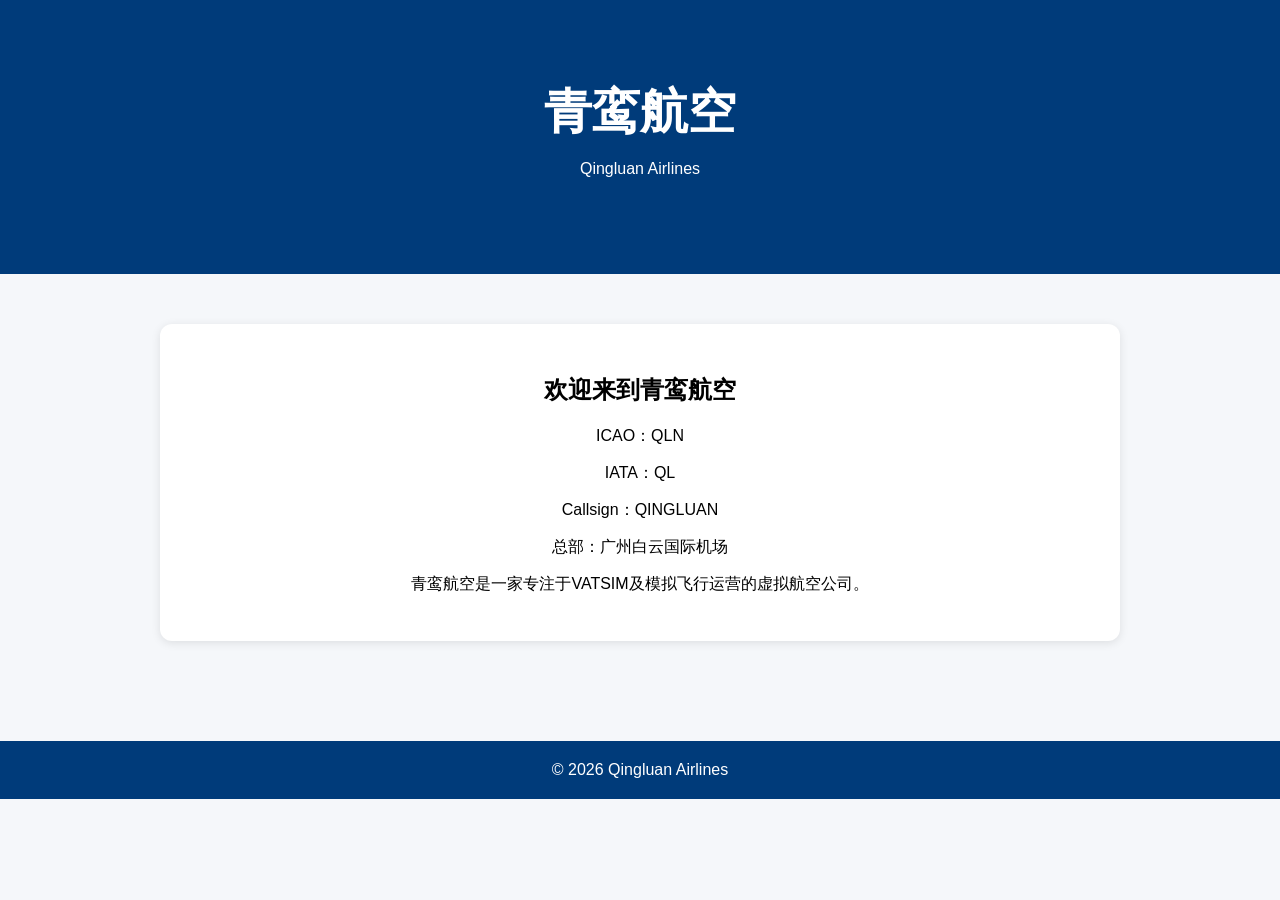
==== index.html @ e54ccf14 "Add initial HTML structure for Qingluan Airlines" ====
<!DOCTYPE html>
<html lang="zh-CN">
<head>
<meta charset="UTF-8">
<meta name="viewport" content="width=device-width, initial-scale=1.0">
<title>青鸾航空 Qingluan Airlines</title>

<style>
body{
margin:0;
font-family:Arial,sans-serif;
background:#f5f7fa;
}

header{
background:#003B7A;
color:white;
padding:80px 20px;
text-align:center;
}

h1{
font-size:48px;
margin:0;
}

.hero{
padding:50px;
text-align:center;
}

.card{
background:white;
max-width:900px;
margin:auto;
padding:30px;
border-radius:12px;
box-shadow:0 2px 10px rgba(0,0,0,.1);
}

footer{
margin-top:50px;
background:#003B7A;
color:white;
text-align:center;
padding:20px;
}
</style>

</head>

<body>

<header>
<h1>青鸾航空</h1>
<p>Qingluan Airlines</p>
</header>

<section class="hero">
<div class="card">
<h2>欢迎来到青鸾航空</h2>

<p>
ICAO：QLN
</p>

<p>
IATA：QL
</p>

<p>
Callsign：QINGLUAN
</p>

<p>
总部：广州白云国际机场
</p>

<p>
青鸾航空是一家专注于VATSIM及模拟飞行运营的虚拟航空公司。
</p>

</div>
</section>

<footer>
© 2026 Qingluan Airlines
</footer>

</body>
</html>
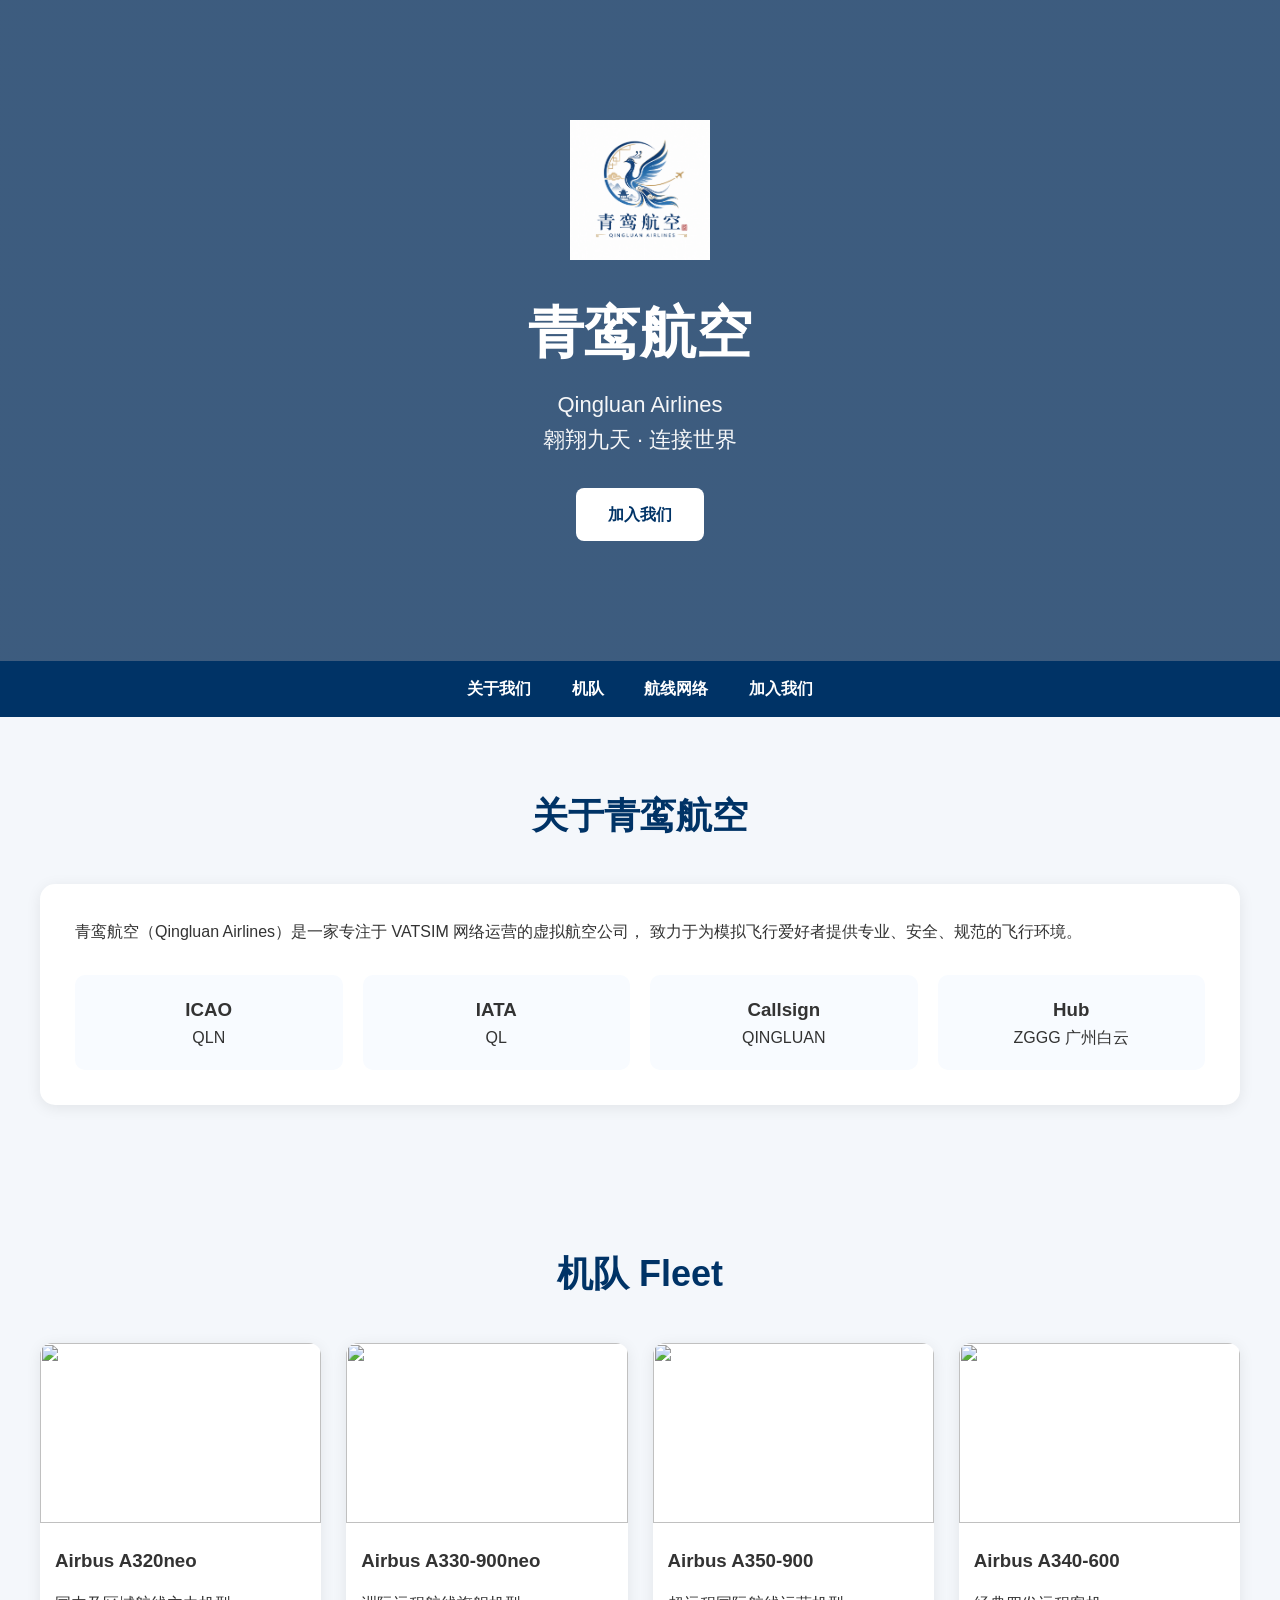
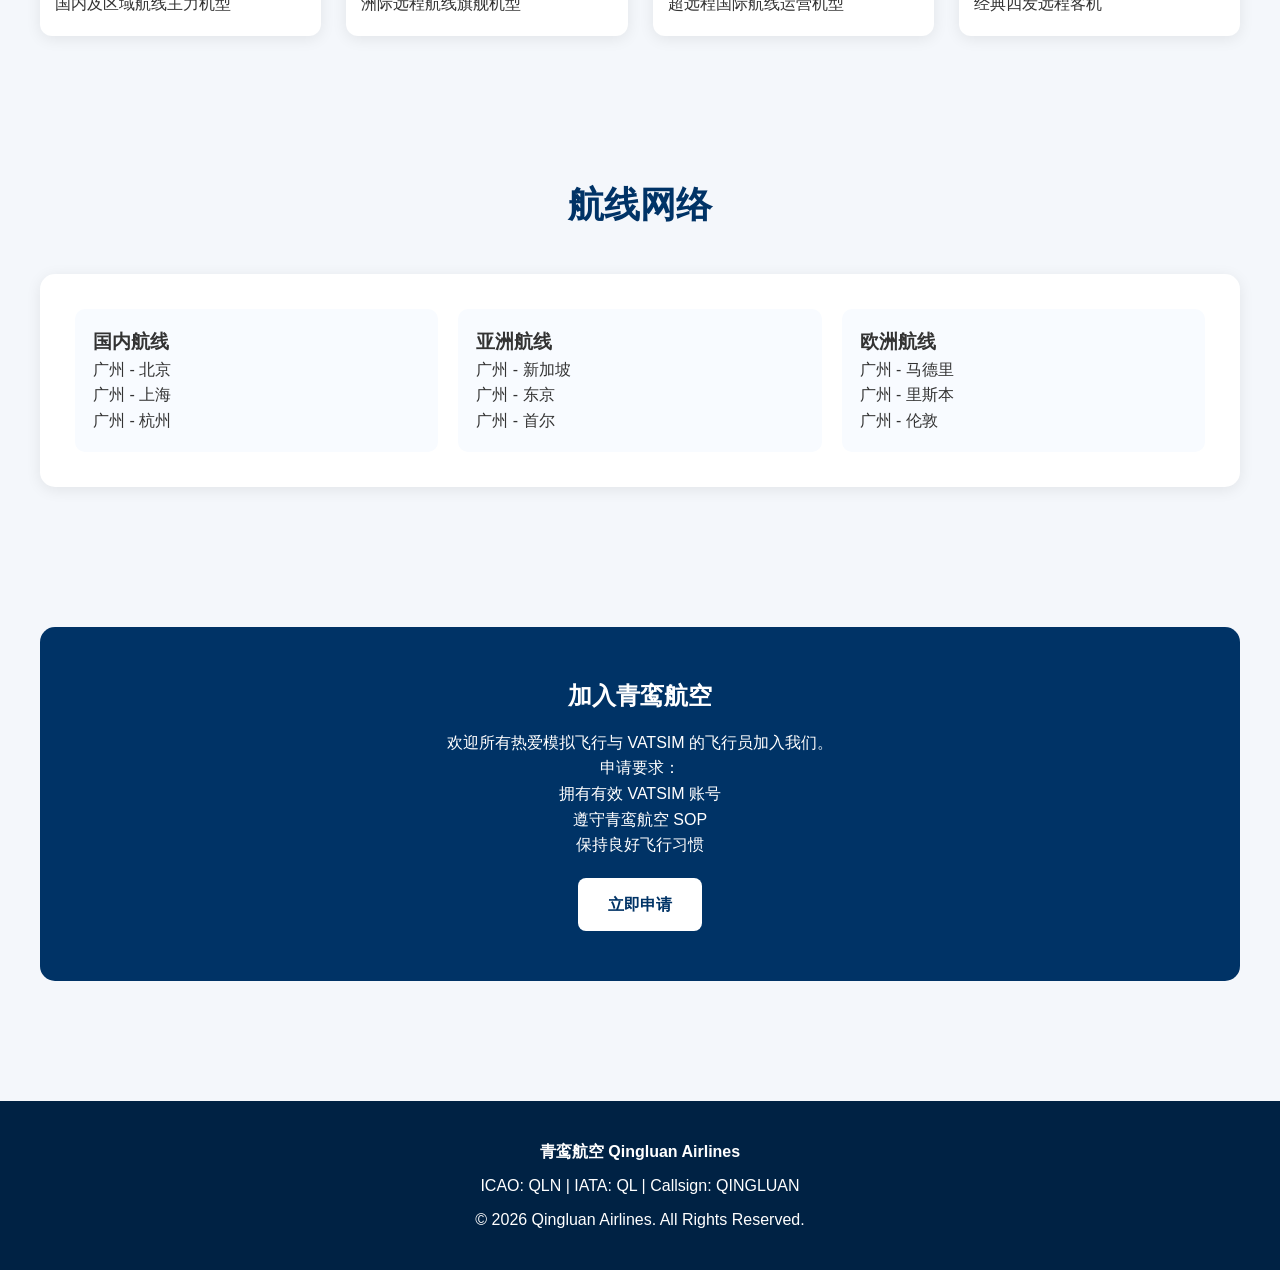
==== commit 9756bfca: "Refactor index.html for improved layout and content Updated styles and content for better presentati" ====
--- a/index.html
+++ b/index.html
@@ -3,88 +3,369 @@
 <head>
 <meta charset="UTF-8">
 <meta name="viewport" content="width=device-width, initial-scale=1.0">
+
 <title>青鸾航空 Qingluan Airlines</title>
 
 <style>
+*{
+    margin:0;
+    padding:0;
+    box-sizing:border-box;
+}
+
 body{
-margin:0;
-font-family:Arial,sans-serif;
-background:#f5f7fa;
+    font-family:"Microsoft YaHei",sans-serif;
+    background:#f4f7fb;
+    color:#333;
+    line-height:1.6;
 }
 
 header{
-background:#003B7A;
-color:white;
-padding:80px 20px;
-text-align:center;
-}
-
-h1{
-font-size:48px;
-margin:0;
-}
-
-.hero{
-padding:50px;
-text-align:center;
-}
-
-.card{
-background:white;
-max-width:900px;
-margin:auto;
-padding:30px;
-border-radius:12px;
-box-shadow:0 2px 10px rgba(0,0,0,.1);
+    background:linear-gradient(rgba(0,40,85,.75),rgba(0,40,85,.75)),
+    url("https://images.unsplash.com/photo-1436491865332-7a61a109cc05?w=1600");
+    background-size:cover;
+    background-position:center;
+    color:white;
+    text-align:center;
+    padding:120px 20px;
+}
+
+.logo{
+    width:140px;
+    margin-bottom:20px;
+}
+
+header h1{
+    font-size:56px;
+    margin-bottom:10px;
+}
+
+header p{
+    font-size:22px;
+    opacity:.95;
+}
+
+.hero-btn{
+    display:inline-block;
+    margin-top:30px;
+    padding:14px 32px;
+    background:#ffffff;
+    color:#003366;
+    text-decoration:none;
+    border-radius:8px;
+    font-weight:bold;
+}
+
+nav{
+    background:#003366;
+    text-align:center;
+    padding:15px;
+}
+
+nav a{
+    color:white;
+    text-decoration:none;
+    margin:0 18px;
+    font-weight:bold;
+}
+
+section{
+    padding:70px 20px;
+}
+
+.container{
+    max-width:1200px;
+    margin:auto;
+}
+
+.section-title{
+    text-align:center;
+    color:#003366;
+    margin-bottom:40px;
+    font-size:36px;
+}
+
+.about{
+    background:white;
+    border-radius:15px;
+    padding:35px;
+    box-shadow:0 3px 15px rgba(0,0,0,.08);
+}
+
+.info-grid{
+    display:grid;
+    grid-template-columns:repeat(auto-fit,minmax(220px,1fr));
+    gap:20px;
+    margin-top:30px;
+}
+
+.info-card{
+    background:#f8fbff;
+    padding:20px;
+    border-radius:10px;
+    text-align:center;
+}
+
+.fleet-grid{
+    display:grid;
+    grid-template-columns:repeat(auto-fit,minmax(250px,1fr));
+    gap:25px;
+}
+
+.fleet-card{
+    background:white;
+    border-radius:12px;
+    overflow:hidden;
+    box-shadow:0 3px 15px rgba(0,0,0,.08);
+}
+
+.fleet-card img{
+    width:100%;
+    height:180px;
+    object-fit:cover;
+}
+
+.fleet-card h3{
+    padding:15px;
+}
+
+.fleet-card p{
+    padding:0 15px 20px;
+}
+
+.routes{
+    background:white;
+    border-radius:15px;
+    padding:35px;
+    box-shadow:0 3px 15px rgba(0,0,0,.08);
+}
+
+.route-list{
+    display:grid;
+    grid-template-columns:repeat(auto-fit,minmax(250px,1fr));
+    gap:20px;
+}
+
+.route-item{
+    background:#f8fbff;
+    padding:18px;
+    border-radius:10px;
+}
+
+.join{
+    background:#003366;
+    color:white;
+    text-align:center;
+    border-radius:15px;
+    padding:50px;
+}
+
+.join h2{
+    margin-bottom:15px;
+}
+
+.join-btn{
+    display:inline-block;
+    margin-top:20px;
+    background:white;
+    color:#003366;
+    text-decoration:none;
+    padding:14px 30px;
+    border-radius:8px;
+    font-weight:bold;
 }
 
 footer{
-margin-top:50px;
-background:#003B7A;
-color:white;
-text-align:center;
-padding:20px;
+    background:#002244;
+    color:white;
+    text-align:center;
+    padding:30px;
+    margin-top:50px;
+}
+
+footer p{
+    margin:8px 0;
 }
 </style>
-
 </head>
 
 <body>
 
 <header>
-<h1>青鸾航空</h1>
-<p>Qingluan Airlines</p>
+    <img src="logo.png" class="logo" alt="Qingluan Airlines Logo">
+
+    <h1>青鸾航空</h1>
+
+    <p>Qingluan Airlines</p>
+
+    <p>翱翔九天 · 连接世界</p>
+
+    <a href="#join" class="hero-btn">加入我们</a>
 </header>
 
-<section class="hero">
-<div class="card">
-<h2>欢迎来到青鸾航空</h2>
+<nav>
+    <a href="#about">关于我们</a>
+    <a href="#fleet">机队</a>
+    <a href="#routes">航线网络</a>
+    <a href="#join">加入我们</a>
+</nav>
+
+<section id="about">
+<div class="container">
+
+<h2 class="section-title">关于青鸾航空</h2>
+
+<div class="about">
 
 <p>
-ICAO：QLN
+青鸾航空（Qingluan Airlines）是一家专注于 VATSIM 网络运营的虚拟航空公司，
+致力于为模拟飞行爱好者提供专业、安全、规范的飞行环境。
 </p>
 
+<div class="info-grid">
+
+<div class="info-card">
+<h3>ICAO</h3>
+<p>QLN</p>
+</div>
+
+<div class="info-card">
+<h3>IATA</h3>
+<p>QL</p>
+</div>
+
+<div class="info-card">
+<h3>Callsign</h3>
+<p>QINGLUAN</p>
+</div>
+
+<div class="info-card">
+<h3>Hub</h3>
+<p>ZGGG 广州白云</p>
+</div>
+
+</div>
+
+</div>
+
+</div>
+</section>
+
+<section id="fleet">
+
+<div class="container">
+
+<h2 class="section-title">机队 Fleet</h2>
+
+<div class="fleet-grid">
+
+<div class="fleet-card">
+<img src="https://images.unsplash.com/photo-1544016768-982d1554f0b9?w=800">
+<h3>Airbus A320neo</h3>
+<p>国内及区域航线主力机型</p>
+</div>
+
+<div class="fleet-card">
+<img src="https://images.unsplash.com/photo-1517479149777-5f3b1511d5ad?w=800">
+<h3>Airbus A330-900neo</h3>
+<p>洲际远程航线旗舰机型</p>
+</div>
+
+<div class="fleet-card">
+<img src="https://images.unsplash.com/photo-1436491865332-7a61a109cc05?w=800">
+<h3>Airbus A350-900</h3>
+<p>超远程国际航线运营机型</p>
+</div>
+
+<div class="fleet-card">
+<img src="https://images.unsplash.com/photo-1504196606672-aef5c9cefc92?w=800">
+<h3>Airbus A340-600</h3>
+<p>经典四发远程客机</p>
+</div>
+
+</div>
+
+</div>
+
+</section>
+
+<section id="routes">
+
+<div class="container">
+
+<h2 class="section-title">航线网络</h2>
+
+<div class="routes">
+
+<div class="route-list">
+
+<div class="route-item">
+<h3>国内航线</h3>
+<p>广州 - 北京</p>
+<p>广州 - 上海</p>
+<p>广州 - 杭州</p>
+</div>
+
+<div class="route-item">
+<h3>亚洲航线</h3>
+<p>广州 - 新加坡</p>
+<p>广州 - 东京</p>
+<p>广州 - 首尔</p>
+</div>
+
+<div class="route-item">
+<h3>欧洲航线</h3>
+<p>广州 - 马德里</p>
+<p>广州 - 里斯本</p>
+<p>广州 - 伦敦</p>
+</div>
+
+</div>
+
+</div>
+
+</div>
+
+</section>
+
+<section id="join">
+
+<div class="container">
+
+<div class="join">
+
+<h2>加入青鸾航空</h2>
+
 <p>
-IATA：QL
+欢迎所有热爱模拟飞行与 VATSIM 的飞行员加入我们。
 </p>
 
 <p>
-Callsign：QINGLUAN
+申请要求：
+<br>
+拥有有效 VATSIM 账号
+<br>
+遵守青鸾航空 SOP
+<br>
+保持良好飞行习惯
 </p>
 
-<p>
-总部：广州白云国际机场
-</p>
-
-<p>
-青鸾航空是一家专注于VATSIM及模拟飞行运营的虚拟航空公司。
-</p>
-
-</div>
+<a href="#" class="join-btn">立即申请</a>
+
+</div>
+
+</div>
+
 </section>
 
 <footer>
-© 2026 Qingluan Airlines
+
+<p><strong>青鸾航空 Qingluan Airlines</strong></p>
+
+<p>ICAO: QLN | IATA: QL | Callsign: QINGLUAN</p>
+
+<p>© 2026 Qingluan Airlines. All Rights Reserved.</p>
+
 </footer>
 
 </body>
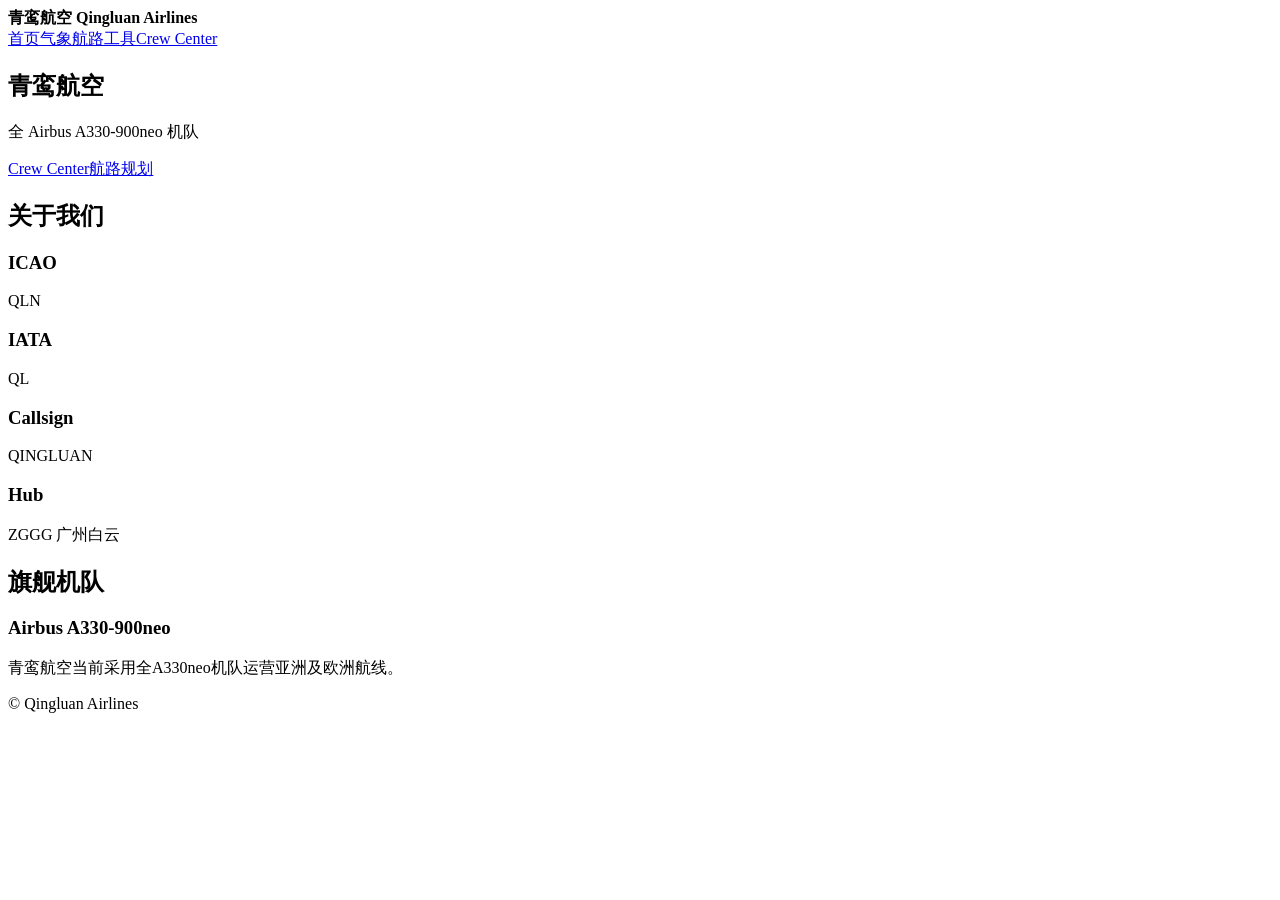
==== commit 1941e747: "Add files via upload" ====
--- a/index.html
+++ b/index.html
@@ -1,372 +1,13 @@
-<!DOCTYPE html>
-<html lang="zh-CN">
-<head>
-<meta charset="UTF-8">
-<meta name="viewport" content="width=device-width, initial-scale=1.0">
-
-<title>青鸾航空 Qingluan Airlines</title>
-
-<style>
-*{
-    margin:0;
-    padding:0;
-    box-sizing:border-box;
-}
-
-body{
-    font-family:"Microsoft YaHei",sans-serif;
-    background:#f4f7fb;
-    color:#333;
-    line-height:1.6;
-}
-
-header{
-    background:linear-gradient(rgba(0,40,85,.75),rgba(0,40,85,.75)),
-    url("https://images.unsplash.com/photo-1436491865332-7a61a109cc05?w=1600");
-    background-size:cover;
-    background-position:center;
-    color:white;
-    text-align:center;
-    padding:120px 20px;
-}
-
-.logo{
-    width:140px;
-    margin-bottom:20px;
-}
-
-header h1{
-    font-size:56px;
-    margin-bottom:10px;
-}
-
-header p{
-    font-size:22px;
-    opacity:.95;
-}
-
-.hero-btn{
-    display:inline-block;
-    margin-top:30px;
-    padding:14px 32px;
-    background:#ffffff;
-    color:#003366;
-    text-decoration:none;
-    border-radius:8px;
-    font-weight:bold;
-}
-
-nav{
-    background:#003366;
-    text-align:center;
-    padding:15px;
-}
-
-nav a{
-    color:white;
-    text-decoration:none;
-    margin:0 18px;
-    font-weight:bold;
-}
-
-section{
-    padding:70px 20px;
-}
-
-.container{
-    max-width:1200px;
-    margin:auto;
-}
-
-.section-title{
-    text-align:center;
-    color:#003366;
-    margin-bottom:40px;
-    font-size:36px;
-}
-
-.about{
-    background:white;
-    border-radius:15px;
-    padding:35px;
-    box-shadow:0 3px 15px rgba(0,0,0,.08);
-}
-
-.info-grid{
-    display:grid;
-    grid-template-columns:repeat(auto-fit,minmax(220px,1fr));
-    gap:20px;
-    margin-top:30px;
-}
-
-.info-card{
-    background:#f8fbff;
-    padding:20px;
-    border-radius:10px;
-    text-align:center;
-}
-
-.fleet-grid{
-    display:grid;
-    grid-template-columns:repeat(auto-fit,minmax(250px,1fr));
-    gap:25px;
-}
-
-.fleet-card{
-    background:white;
-    border-radius:12px;
-    overflow:hidden;
-    box-shadow:0 3px 15px rgba(0,0,0,.08);
-}
-
-.fleet-card img{
-    width:100%;
-    height:180px;
-    object-fit:cover;
-}
-
-.fleet-card h3{
-    padding:15px;
-}
-
-.fleet-card p{
-    padding:0 15px 20px;
-}
-
-.routes{
-    background:white;
-    border-radius:15px;
-    padding:35px;
-    box-shadow:0 3px 15px rgba(0,0,0,.08);
-}
-
-.route-list{
-    display:grid;
-    grid-template-columns:repeat(auto-fit,minmax(250px,1fr));
-    gap:20px;
-}
-
-.route-item{
-    background:#f8fbff;
-    padding:18px;
-    border-radius:10px;
-}
-
-.join{
-    background:#003366;
-    color:white;
-    text-align:center;
-    border-radius:15px;
-    padding:50px;
-}
-
-.join h2{
-    margin-bottom:15px;
-}
-
-.join-btn{
-    display:inline-block;
-    margin-top:20px;
-    background:white;
-    color:#003366;
-    text-decoration:none;
-    padding:14px 30px;
-    border-radius:8px;
-    font-weight:bold;
-}
-
-footer{
-    background:#002244;
-    color:white;
-    text-align:center;
-    padding:30px;
-    margin-top:50px;
-}
-
-footer p{
-    margin:8px 0;
-}
-</style>
-</head>
-
-<body>
-
-<header>
-    <img src="logo.png" class="logo" alt="Qingluan Airlines Logo">
-
-    <h1>青鸾航空</h1>
-
-    <p>Qingluan Airlines</p>
-
-    <p>翱翔九天 · 连接世界</p>
-
-    <a href="#join" class="hero-btn">加入我们</a>
-</header>
-
-<nav>
-    <a href="#about">关于我们</a>
-    <a href="#fleet">机队</a>
-    <a href="#routes">航线网络</a>
-    <a href="#join">加入我们</a>
-</nav>
-
-<section id="about">
-<div class="container">
-
-<h2 class="section-title">关于青鸾航空</h2>
-
-<div class="about">
-
-<p>
-青鸾航空（Qingluan Airlines）是一家专注于 VATSIM 网络运营的虚拟航空公司，
-致力于为模拟飞行爱好者提供专业、安全、规范的飞行环境。
-</p>
-
-<div class="info-grid">
-
-<div class="info-card">
-<h3>ICAO</h3>
-<p>QLN</p>
+<!doctype html><html><head><meta charset='utf-8'><title>青鸾航空</title><link rel='stylesheet' href='assets/style.css'></head><body><nav><div><b>青鸾航空 Qingluan Airlines</b></div><div><a href="index.html">首页</a><a href="weather.html">气象</a><a href="dispatch.html">航路</a><a href="tools.html">工具</a><a href="crew.html">Crew Center</a></div></nav>
+<section class='hero'><div><h1>青鸾航空</h1><p>全 Airbus A330-900neo 机队</p><a class='btn' href='crew.html'>Crew Center</a><a class='btn' href='dispatch.html'>航路规划</a></div></section>
+<div class='container'>
+<h2>关于我们</h2>
+<div class='grid'>
+<div class='card'><h3>ICAO</h3><p>QLN</p></div>
+<div class='card'><h3>IATA</h3><p>QL</p></div>
+<div class='card'><h3>Callsign</h3><p>QINGLUAN</p></div>
+<div class='card'><h3>Hub</h3><p>ZGGG 广州白云</p></div>
 </div>
-
-<div class="info-card">
-<h3>IATA</h3>
-<p>QL</p>
-</div>
-
-<div class="info-card">
-<h3>Callsign</h3>
-<p>QINGLUAN</p>
-</div>
-
-<div class="info-card">
-<h3>Hub</h3>
-<p>ZGGG 广州白云</p>
-</div>
-
-</div>
-
-</div>
-
-</div>
-</section>
-
-<section id="fleet">
-
-<div class="container">
-
-<h2 class="section-title">机队 Fleet</h2>
-
-<div class="fleet-grid">
-
-<div class="fleet-card">
-<img src="https://images.unsplash.com/photo-1544016768-982d1554f0b9?w=800">
-<h3>Airbus A320neo</h3>
-<p>国内及区域航线主力机型</p>
-</div>
-
-<div class="fleet-card">
-<img src="https://images.unsplash.com/photo-1517479149777-5f3b1511d5ad?w=800">
-<h3>Airbus A330-900neo</h3>
-<p>洲际远程航线旗舰机型</p>
-</div>
-
-<div class="fleet-card">
-<img src="https://images.unsplash.com/photo-1436491865332-7a61a109cc05?w=800">
-<h3>Airbus A350-900</h3>
-<p>超远程国际航线运营机型</p>
-</div>
-
-<div class="fleet-card">
-<img src="https://images.unsplash.com/photo-1504196606672-aef5c9cefc92?w=800">
-<h3>Airbus A340-600</h3>
-<p>经典四发远程客机</p>
-</div>
-
-</div>
-
-</div>
-
-</section>
-
-<section id="routes">
-
-<div class="container">
-
-<h2 class="section-title">航线网络</h2>
-
-<div class="routes">
-
-<div class="route-list">
-
-<div class="route-item">
-<h3>国内航线</h3>
-<p>广州 - 北京</p>
-<p>广州 - 上海</p>
-<p>广州 - 杭州</p>
-</div>
-
-<div class="route-item">
-<h3>亚洲航线</h3>
-<p>广州 - 新加坡</p>
-<p>广州 - 东京</p>
-<p>广州 - 首尔</p>
-</div>
-
-<div class="route-item">
-<h3>欧洲航线</h3>
-<p>广州 - 马德里</p>
-<p>广州 - 里斯本</p>
-<p>广州 - 伦敦</p>
-</div>
-
-</div>
-
-</div>
-
-</div>
-
-</section>
-
-<section id="join">
-
-<div class="container">
-
-<div class="join">
-
-<h2>加入青鸾航空</h2>
-
-<p>
-欢迎所有热爱模拟飞行与 VATSIM 的飞行员加入我们。
-</p>
-
-<p>
-申请要求：
-<br>
-拥有有效 VATSIM 账号
-<br>
-遵守青鸾航空 SOP
-<br>
-保持良好飞行习惯
-</p>
-
-<a href="#" class="join-btn">立即申请</a>
-
-</div>
-
-</div>
-
-</section>
-
-<footer>
-
-<p><strong>青鸾航空 Qingluan Airlines</strong></p>
-
-<p>ICAO: QLN | IATA: QL | Callsign: QINGLUAN</p>
-
-<p>© 2026 Qingluan Airlines. All Rights Reserved.</p>
-
-</footer>
-
-</body>
-</html>
+<h2>旗舰机队</h2>
+<div class='card'><h3>Airbus A330-900neo</h3><p>青鸾航空当前采用全A330neo机队运营亚洲及欧洲航线。</p></div>
+</div><footer>© Qingluan Airlines</footer></body></html>
